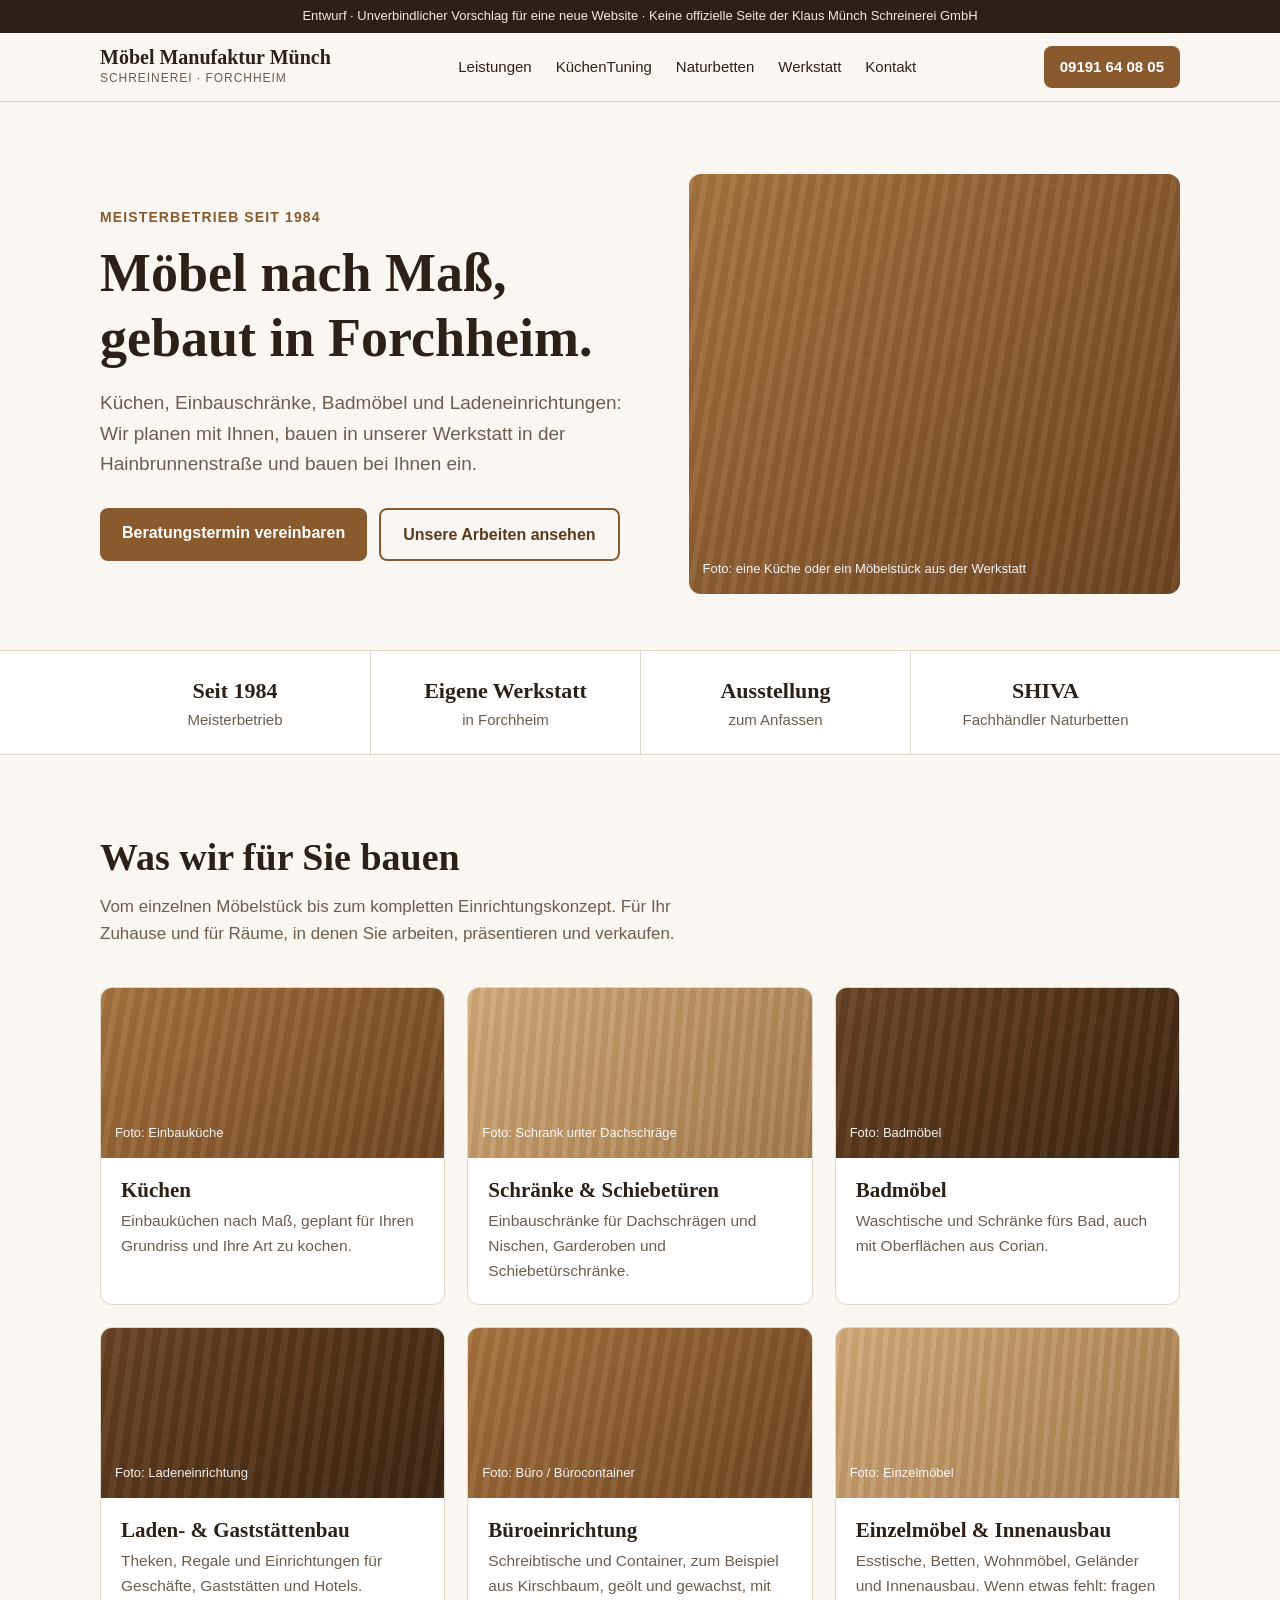
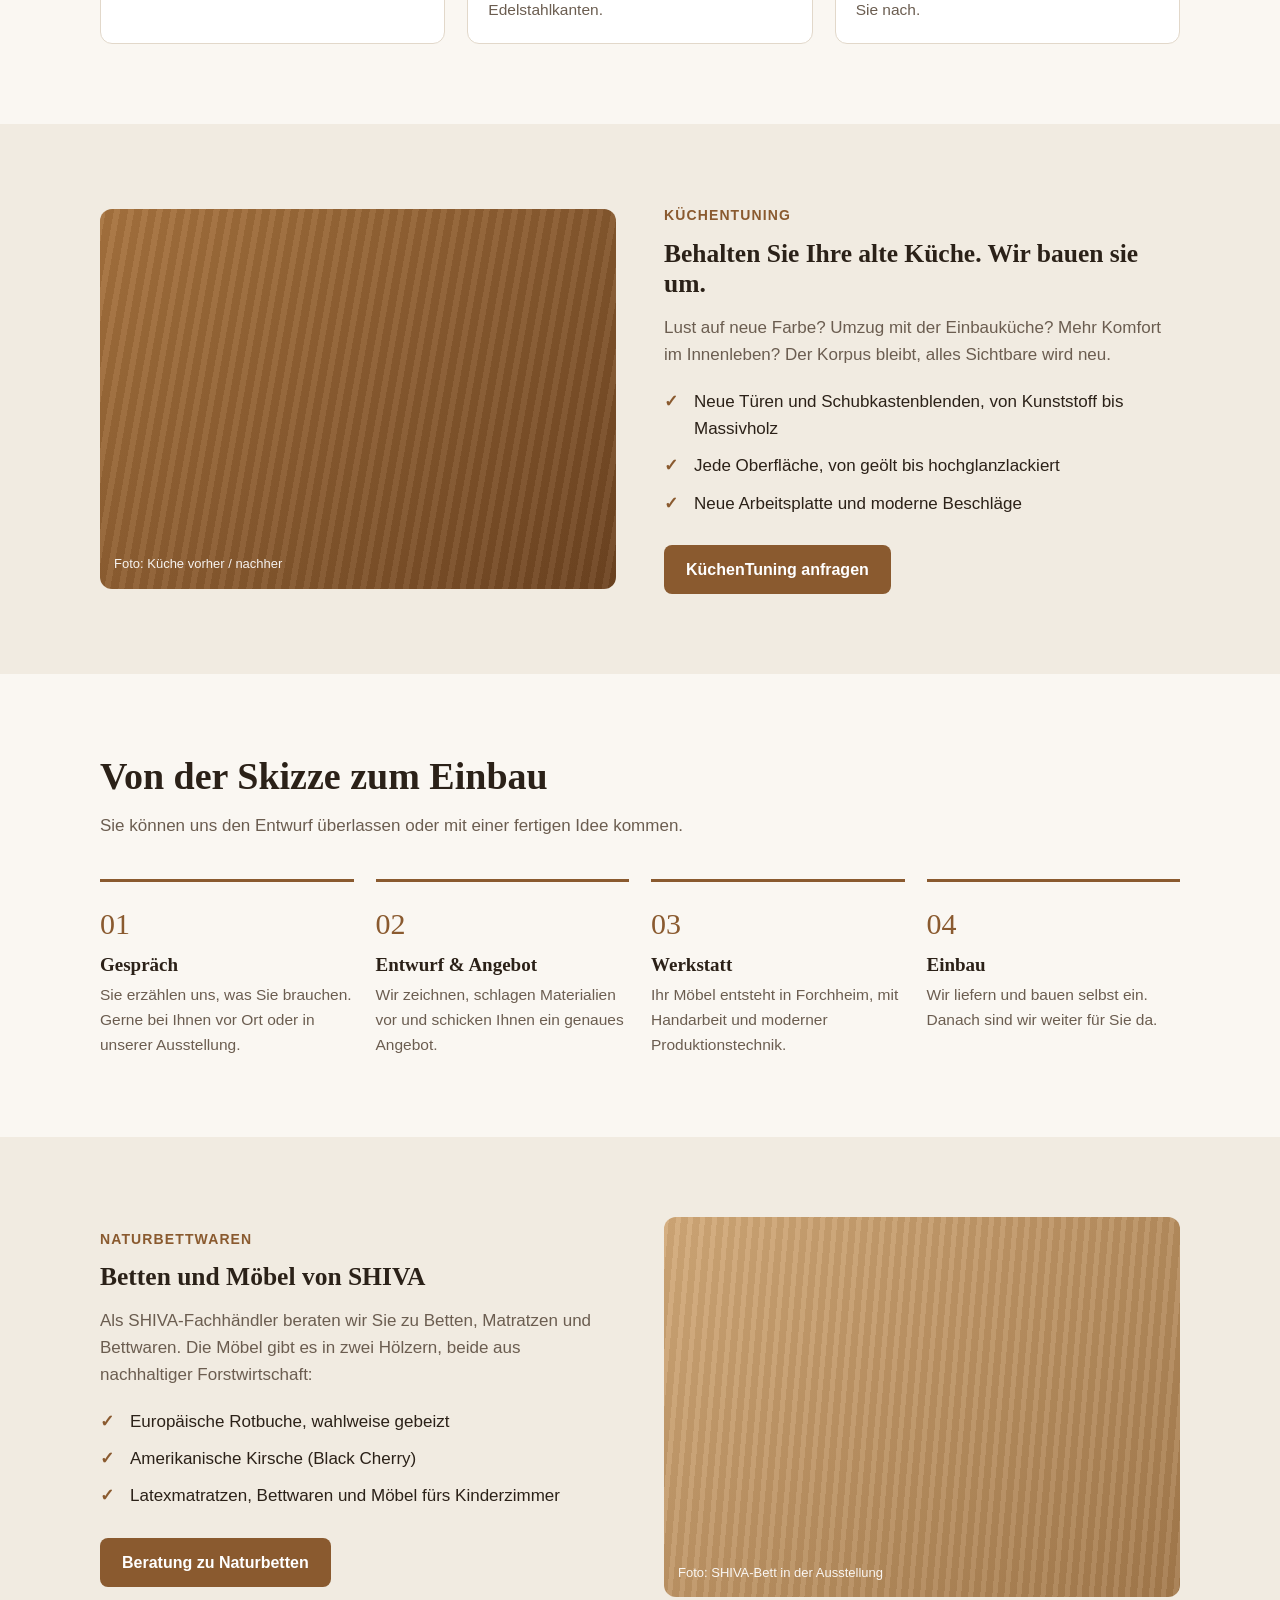
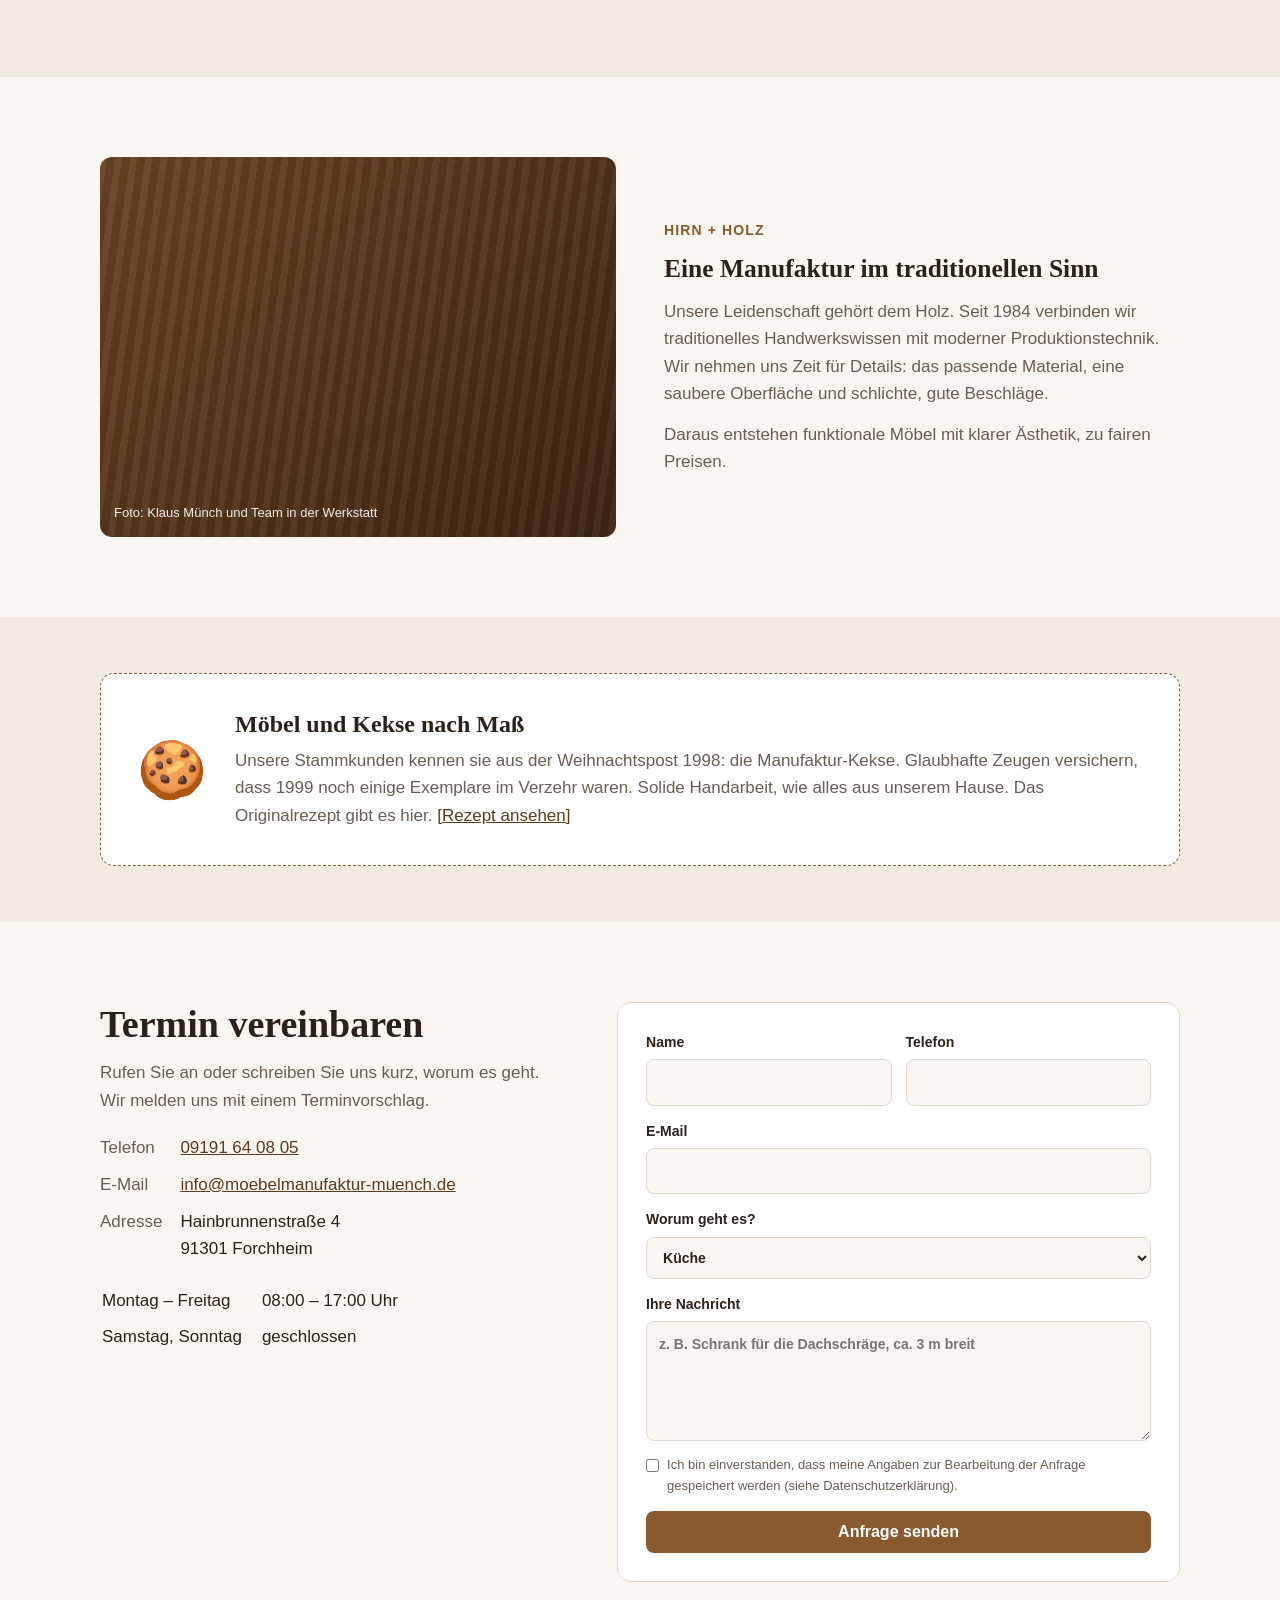
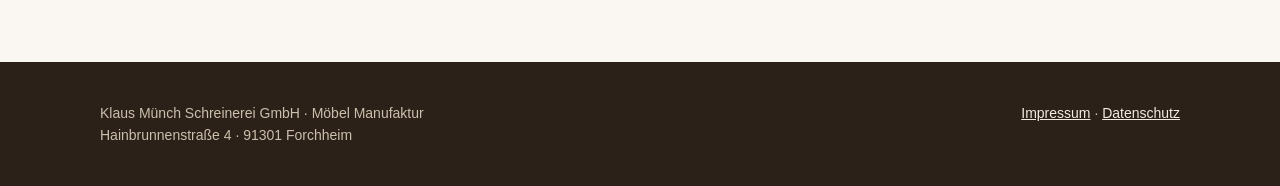
==== kunden/demos/muench/index.html @ 413f2e1b "Demo-Website für Möbel Manufaktur Münch (Entwurf) Co-Authored-By: Claude Opus 5.5 <noreply@anthropic" ====
<!doctype html>
<html lang="de">
<head>
<meta charset="utf-8">
<meta name="viewport" content="width=device-width, initial-scale=1">
<title>Möbel Manufaktur Münch – Schreinerei in Forchheim</title>
<meta name="description" content="Meisterbetrieb seit 1984: Möbel nach Maß, Küchen, KüchenTuning, Badmöbel und Ladeneinrichtungen aus unserer Werkstatt in Forchheim.">
<!-- ENTWURF: Demo-Website, keine offizielle Seite der Firma -->
<style>
  /* Farben: warme Holztöne */
  :root {
    --bg: #faf7f2;
    --bg-alt: #f1ebe1;
    --text: #2b2118;
    --muted: #6b5d50;
    --wood: #8a5a2f;
    --wood-dark: #5c3a1c;
    --line: #e2d8ca;
    --white: #ffffff;
  }
  * { box-sizing: border-box; margin: 0; padding: 0; }
  html { scroll-behavior: smooth; }
  body {
    font-family: -apple-system, "Segoe UI", Roboto, Helvetica, Arial, sans-serif;
    background: var(--bg); color: var(--text); line-height: 1.6; font-size: 17px;
  }
  h1, h2, h3 { font-family: Georgia, "Iowan Old Style", "Times New Roman", serif; font-weight: 600; line-height: 1.2; }
  a { color: var(--wood-dark); }
  .wrap { max-width: 1120px; margin: 0 auto; padding: 0 20px; }

  /* Hinweis-Leiste: zeigt, dass es ein Entwurf ist */
  .demo-note { background: #2b2118; color: #f1ebe1; font-size: 13px; text-align: center; padding: 6px 16px; }

  /* Kopfzeile */
  header { position: sticky; top: 0; z-index: 10; background: rgba(250,247,242,.95); backdrop-filter: blur(8px); border-bottom: 1px solid var(--line); }
  .nav { display: flex; align-items: center; justify-content: space-between; height: 68px; gap: 16px; }
  .logo { text-decoration: none; color: var(--text); line-height: 1.1; }
  .logo strong { font-family: Georgia, serif; font-size: 20px; display: block; }
  .logo span { font-size: 12px; color: var(--muted); letter-spacing: .08em; text-transform: uppercase; }
  .menu { display: flex; gap: 24px; list-style: none; }
  .menu a { text-decoration: none; color: var(--text); font-size: 15px; }
  .menu a:hover { color: var(--wood); }
  .btn { display: inline-block; background: var(--wood); color: var(--white); text-decoration: none; padding: 12px 22px; border-radius: 8px; font-weight: 600; font-size: 16px; border: 0; cursor: pointer; transition: background .2s; }
  .btn:hover { background: var(--wood-dark); }
  .btn-ghost { background: transparent; color: var(--wood-dark); border: 2px solid var(--wood); }
  .btn-ghost:hover { background: var(--wood); color: var(--white); }
  .nav .btn { padding: 9px 16px; font-size: 15px; white-space: nowrap; }

  /* Platzhalter für echte Fotos aus der Werkstatt */
  .photo {
    border-radius: 12px; min-height: 220px; display: flex; align-items: flex-end; padding: 14px;
    color: rgba(255,255,255,.92); font-size: 13px;
    background:
      repeating-linear-gradient(100deg, rgba(255,255,255,.05) 0 6px, rgba(0,0,0,.05) 6px 14px),
      linear-gradient(135deg, #a8743f, #6e4421);
  }
  .photo.light { background: repeating-linear-gradient(95deg, rgba(255,255,255,.08) 0 5px, rgba(0,0,0,.04) 5px 12px), linear-gradient(135deg, #d2a978, #a3794b); }
  .photo.dark  { background: repeating-linear-gradient(98deg, rgba(255,255,255,.04) 0 7px, rgba(0,0,0,.08) 7px 15px), linear-gradient(135deg, #6b4423, #3d2512); }

  /* Startbereich */
  .hero { padding: 72px 0 56px; }
  .hero-grid { display: grid; grid-template-columns: 1.1fr 1fr; gap: 48px; align-items: center; }
  .eyebrow { color: var(--wood); font-weight: 600; font-size: 14px; letter-spacing: .08em; text-transform: uppercase; margin-bottom: 12px; }
  .hero h1 { font-size: clamp(34px, 5vw, 54px); margin-bottom: 18px; }
  .hero p.lead { font-size: 19px; color: var(--muted); margin-bottom: 28px; max-width: 34em; }
  .actions { display: flex; flex-wrap: wrap; gap: 12px; }
  .hero .photo { min-height: 420px; }

  /* Fakten-Leiste */
  .facts { border-top: 1px solid var(--line); border-bottom: 1px solid var(--line); background: var(--white); }
  .facts ul { list-style: none; display: grid; grid-template-columns: repeat(4, 1fr); }
  .facts li { padding: 22px 16px; text-align: center; font-size: 15px; color: var(--muted); }
  .facts li + li { border-left: 1px solid var(--line); }
  .facts b { display: block; font-family: Georgia, serif; font-size: 22px; color: var(--text); }

  section { padding: 80px 0; }
  .section-head { max-width: 640px; margin-bottom: 40px; }
  .section-head h2 { font-size: clamp(28px, 3.5vw, 38px); margin-bottom: 12px; }
  .section-head p { color: var(--muted); }
  .alt { background: var(--bg-alt); }

  /* Leistungen */
  .cards { display: grid; grid-template-columns: repeat(3, 1fr); gap: 22px; }
  .card { background: var(--white); border: 1px solid var(--line); border-radius: 12px; overflow: hidden; }
  .card .photo { border-radius: 0; min-height: 170px; }
  .card div.txt { padding: 20px; }
  .card h3 { font-size: 21px; margin-bottom: 6px; }
  .card p { color: var(--muted); font-size: 15.5px; }

  /* Zweispaltige Abschnitte */
  .split { display: grid; grid-template-columns: 1fr 1fr; gap: 48px; align-items: center; }
  .split .photo { min-height: 380px; }
  .checks { list-style: none; margin: 20px 0 28px; }
  .checks li { padding-left: 30px; position: relative; margin-bottom: 10px; }
  .checks li::before { content: "✓"; position: absolute; left: 0; color: var(--wood); font-weight: 700; }

  /* Ablauf */
  .steps { display: grid; grid-template-columns: repeat(4, 1fr); gap: 22px; counter-reset: step; }
  .step { border-top: 3px solid var(--wood); padding-top: 18px; }
  .step::before { counter-increment: step; content: "0" counter(step); font-family: Georgia, serif; font-size: 30px; color: var(--wood); display: block; margin-bottom: 6px; }
  .step h3 { font-size: 19px; margin-bottom: 6px; }
  .step p { color: var(--muted); font-size: 15.5px; }

  /* Kekse */
  .cookie { background: var(--white); border: 1px dashed var(--wood); border-radius: 14px; padding: 36px; display: grid; grid-template-columns: auto 1fr; gap: 28px; align-items: center; }
  .cookie .icon { font-size: 56px; }
  .cookie h3 { font-size: 24px; margin-bottom: 8px; }
  .cookie p { color: var(--muted); }

  /* Kontakt */
  .contact { display: grid; grid-template-columns: 1fr 1.2fr; gap: 48px; }
  .contact dl { display: grid; grid-template-columns: auto 1fr; gap: 10px 18px; margin: 20px 0; }
  .contact dt { color: var(--muted); }
  .hours td { padding: 3px 18px 3px 0; }
  form { background: var(--white); border: 1px solid var(--line); border-radius: 14px; padding: 28px; display: grid; gap: 14px; }
  label { font-size: 14px; font-weight: 600; display: grid; gap: 6px; }
  input, select, textarea { font: inherit; padding: 11px 12px; border: 1px solid var(--line); border-radius: 8px; background: var(--bg); color: var(--text); }
  textarea { min-height: 120px; resize: vertical; }
  .row { display: grid; grid-template-columns: 1fr 1fr; gap: 14px; }
  .small { font-size: 13px; color: var(--muted); }

  footer { background: #2b2118; color: #cdbfae; padding: 40px 0; font-size: 14px; }
  footer .wrap { display: flex; flex-wrap: wrap; justify-content: space-between; gap: 16px; }
  footer a { color: #f1ebe1; }

  /* Mobile Telefon-Leiste */
  .callbar { display: none; }

  /* Handy und Tablet */
  @media (max-width: 900px) {
    .menu { display: none; }
    .hero { padding: 40px 0; }
    .hero-grid, .split, .contact { grid-template-columns: 1fr; gap: 28px; }
    .hero .photo { min-height: 200px; }
    .split .photo { min-height: 240px; }
    .cards { grid-template-columns: 1fr 1fr; }
    .steps { grid-template-columns: 1fr 1fr; }
    .facts ul { grid-template-columns: 1fr 1fr; }
    .facts li:nth-child(3) { border-left: 0; }
    .facts li:nth-child(n+3) { border-top: 1px solid var(--line); }
    section { padding: 56px 0; }
  }
  @media (max-width: 600px) {
    body { font-size: 16px; padding-bottom: 64px; }
    .wrap { padding: 0 16px; }
    .demo-note { font-size: 11px; }
    .nav .btn { display: none; }
    .cards, .steps, .row { grid-template-columns: 1fr; }
    .cookie { grid-template-columns: 1fr; padding: 24px; text-align: center; }
    .callbar { display: flex; position: fixed; bottom: 0; left: 0; right: 0; z-index: 20; }
    .callbar a { flex: 1; text-align: center; padding: 16px; font-weight: 600; text-decoration: none; color: #fff; background: var(--wood); }
    .callbar a + a { background: var(--wood-dark); }
  }
</style>
</head>
<body>

<div class="demo-note">Entwurf · Unverbindlicher Vorschlag für eine neue Website · Keine offizielle Seite der Klaus Münch Schreinerei GmbH</div>

<header>
  <div class="wrap nav">
    <a class="logo" href="#top"><strong>Möbel Manufaktur Münch</strong><span>Schreinerei · Forchheim</span></a>
    <ul class="menu">
      <li><a href="#leistungen">Leistungen</a></li>
      <li><a href="#kuechentuning">KüchenTuning</a></li>
      <li><a href="#naturbetten">Naturbetten</a></li>
      <li><a href="#werkstatt">Werkstatt</a></li>
      <li><a href="#kontakt">Kontakt</a></li>
    </ul>
    <a class="btn" href="tel:+499191640805">09191 64 08 05</a>
  </div>
</header>

<main id="top">

  <!-- Startbereich -->
  <section class="hero">
    <div class="wrap hero-grid">
      <div>
        <p class="eyebrow">Meisterbetrieb seit 1984</p>
        <h1>Möbel nach Maß, gebaut in Forchheim.</h1>
        <p class="lead">Küchen, Einbauschränke, Badmöbel und Ladeneinrichtungen: Wir planen mit Ihnen, bauen in unserer Werkstatt in der Hainbrunnenstraße und bauen bei Ihnen ein.</p>
        <div class="actions">
          <a class="btn" href="#kontakt">Beratungstermin vereinbaren</a>
          <a class="btn btn-ghost" href="#leistungen">Unsere Arbeiten ansehen</a>
        </div>
      </div>
      <div class="photo">Foto: eine Küche oder ein Möbelstück aus der Werkstatt</div>
    </div>
  </section>

  <!-- Fakten -->
  <div class="facts">
    <ul class="wrap">
      <li><b>Seit 1984</b>Meisterbetrieb</li>
      <li><b>Eigene Werkstatt</b>in Forchheim</li>
      <li><b>Ausstellung</b>zum Anfassen</li>
      <li><b>SHIVA</b>Fachhändler Naturbetten</li>
    </ul>
  </div>

  <!-- Leistungen -->
  <section id="leistungen">
    <div class="wrap">
      <div class="section-head">
        <h2>Was wir für Sie bauen</h2>
        <p>Vom einzelnen Möbelstück bis zum kompletten Einrichtungskonzept. Für Ihr Zuhause und für Räume, in denen Sie arbeiten, präsentieren und verkaufen.</p>
      </div>
      <div class="cards">
        <article class="card"><div class="photo">Foto: Einbauküche</div><div class="txt"><h3>Küchen</h3><p>Einbauküchen nach Maß, geplant für Ihren Grundriss und Ihre Art zu kochen.</p></div></article>
        <article class="card"><div class="photo light">Foto: Schrank unter Dachschräge</div><div class="txt"><h3>Schränke &amp; Schiebetüren</h3><p>Einbauschränke für Dachschrägen und Nischen, Garderoben und Schiebetürschränke.</p></div></article>
        <article class="card"><div class="photo dark">Foto: Badmöbel</div><div class="txt"><h3>Badmöbel</h3><p>Waschtische und Schränke fürs Bad, auch mit Oberflächen aus Corian.</p></div></article>
        <article class="card"><div class="photo dark">Foto: Ladeneinrichtung</div><div class="txt"><h3>Laden- &amp; Gaststättenbau</h3><p>Theken, Regale und Einrichtungen für Geschäfte, Gaststätten und Hotels.</p></div></article>
        <article class="card"><div class="photo">Foto: Büro / Bürocontainer</div><div class="txt"><h3>Büroeinrichtung</h3><p>Schreibtische und Container, zum Beispiel aus Kirschbaum, geölt und gewachst, mit Edelstahlkanten.</p></div></article>
        <article class="card"><div class="photo light">Foto: Einzelmöbel</div><div class="txt"><h3>Einzelmöbel &amp; Innenausbau</h3><p>Esstische, Betten, Wohnmöbel, Geländer und Innenausbau. Wenn etwas fehlt: fragen Sie nach.</p></div></article>
      </div>
    </div>
  </section>

  <!-- KüchenTuning -->
  <section id="kuechentuning" class="alt">
    <div class="wrap split">
      <div class="photo">Foto: Küche vorher / nachher</div>
      <div>
        <p class="eyebrow">KüchenTuning</p>
        <h2>Behalten Sie Ihre alte Küche. Wir bauen sie um.</h2>
        <p style="margin-top:14px;color:var(--muted)">Lust auf neue Farbe? Umzug mit der Einbauküche? Mehr Komfort im Innenleben? Der Korpus bleibt, alles Sichtbare wird neu.</p>
        <ul class="checks">
          <li>Neue Türen und Schubkastenblenden, von Kunststoff bis Massivholz</li>
          <li>Jede Oberfläche, von geölt bis hochglanzlackiert</li>
          <li>Neue Arbeitsplatte und moderne Beschläge</li>
        </ul>
        <a class="btn" href="#kontakt">KüchenTuning anfragen</a>
      </div>
    </div>
  </section>

  <!-- Ablauf -->
  <section>
    <div class="wrap">
      <div class="section-head">
        <h2>Von der Skizze zum Einbau</h2>
        <p>Sie können uns den Entwurf überlassen oder mit einer fertigen Idee kommen.</p>
      </div>
      <div class="steps">
        <div class="step"><h3>Gespräch</h3><p>Sie erzählen uns, was Sie brauchen. Gerne bei Ihnen vor Ort oder in unserer Ausstellung.</p></div>
        <div class="step"><h3>Entwurf &amp; Angebot</h3><p>Wir zeichnen, schlagen Materialien vor und schicken Ihnen ein genaues Angebot.</p></div>
        <div class="step"><h3>Werkstatt</h3><p>Ihr Möbel entsteht in Forchheim, mit Handarbeit und moderner Produktionstechnik.</p></div>
        <div class="step"><h3>Einbau</h3><p>Wir liefern und bauen selbst ein. Danach sind wir weiter für Sie da.</p></div>
      </div>
    </div>
  </section>

  <!-- Naturbetten -->
  <section id="naturbetten" class="alt">
    <div class="wrap split">
      <div>
        <p class="eyebrow">Naturbettwaren</p>
        <h2>Betten und Möbel von SHIVA</h2>
        <p style="margin-top:14px;color:var(--muted)">Als SHIVA-Fachhändler beraten wir Sie zu Betten, Matratzen und Bettwaren. Die Möbel gibt es in zwei Hölzern, beide aus nachhaltiger Forstwirtschaft:</p>
        <ul class="checks">
          <li>Europäische Rotbuche, wahlweise gebeizt</li>
          <li>Amerikanische Kirsche (Black Cherry)</li>
          <li>Latexmatratzen, Bettwaren und Möbel fürs Kinderzimmer</li>
        </ul>
        <a class="btn" href="#kontakt">Beratung zu Naturbetten</a>
      </div>
      <div class="photo light">Foto: SHIVA-Bett in der Ausstellung</div>
    </div>
  </section>

  <!-- Werkstatt / Über uns -->
  <section id="werkstatt">
    <div class="wrap split">
      <div class="photo dark">Foto: Klaus Münch und Team in der Werkstatt</div>
      <div>
        <p class="eyebrow">Hirn + Holz</p>
        <h2>Eine Manufaktur im traditionellen Sinn</h2>
        <p style="margin-top:14px;color:var(--muted)">Unsere Leidenschaft gehört dem Holz. Seit 1984 verbinden wir traditionelles Handwerkswissen mit moderner Produktionstechnik. Wir nehmen uns Zeit für Details: das passende Material, eine saubere Oberfläche und schlichte, gute Beschläge.</p>
        <p style="margin-top:14px;color:var(--muted)">Daraus entstehen funktionale Möbel mit klarer Ästhetik, zu fairen Preisen.</p>
      </div>
    </div>
  </section>

  <!-- Kekse: die alte Geschichte bleibt erhalten -->
  <section class="alt" style="padding-top:56px;padding-bottom:56px">
    <div class="wrap">
      <div class="cookie">
        <div class="icon">🍪</div>
        <div>
          <h3>Möbel und Kekse nach Maß</h3>
          <p>Unsere Stammkunden kennen sie aus der Weihnachtspost 1998: die Manufaktur-Kekse. Glaubhafte Zeugen versichern, dass 1999 noch einige Exemplare im Verzehr waren. Solide Handarbeit, wie alles aus unserem Hause. Das Originalrezept gibt es hier. <a href="#">[Rezept ansehen]</a></p>
        </div>
      </div>
    </div>
  </section>

  <!-- Kontakt -->
  <section id="kontakt">
    <div class="wrap contact">
      <div>
        <div class="section-head" style="margin-bottom:0">
          <h2>Termin vereinbaren</h2>
          <p>Rufen Sie an oder schreiben Sie uns kurz, worum es geht. Wir melden uns mit einem Terminvorschlag.</p>
        </div>
        <dl>
          <dt>Telefon</dt><dd><a href="tel:+499191640805">09191 64 08 05</a></dd>
          <dt>E-Mail</dt><dd><a href="mailto:info@moebelmanufaktur-muench.de">info@moebelmanufaktur-muench.de</a></dd>
          <dt>Adresse</dt><dd>Hainbrunnenstraße 4<br>91301 Forchheim</dd>
        </dl>
        <table class="hours">
          <tr><td>Montag – Freitag</td><td>08:00 – 17:00 Uhr</td></tr>
          <tr><td>Samstag, Sonntag</td><td>geschlossen</td></tr>
        </table>
      </div>
      <form onsubmit="event.preventDefault(); alert('Dies ist ein Entwurf. Das Formular wird erst auf der echten Website aktiviert.');">
        <div class="row">
          <label>Name<input name="name" required autocomplete="name"></label>
          <label>Telefon<input name="tel" type="tel" autocomplete="tel"></label>
        </div>
        <label>E-Mail<input name="email" type="email" required autocomplete="email"></label>
        <label>Worum geht es?
          <select name="thema">
            <option>Küche</option><option>KüchenTuning</option><option>Schrank / Einbaumöbel</option>
            <option>Badmöbel</option><option>Laden, Büro, Gaststätte</option><option>Naturbetten (SHIVA)</option><option>Etwas anderes</option>
          </select>
        </label>
        <label>Ihre Nachricht<textarea name="nachricht" placeholder="z. B. Schrank für die Dachschräge, ca. 3 m breit"></textarea></label>
        <label style="font-weight:400;display:flex;gap:8px;align-items:flex-start"><input type="checkbox" required style="margin-top:4px"> <span class="small">Ich bin einverstanden, dass meine Angaben zur Bearbeitung der Anfrage gespeichert werden (siehe Datenschutzerklärung).</span></label>
        <button class="btn" type="submit">Anfrage senden</button>
      </form>
    </div>
  </section>

</main>

<footer>
  <div class="wrap">
    <div>Klaus Münch Schreinerei GmbH · Möbel Manufaktur<br>Hainbrunnenstraße 4 · 91301 Forchheim</div>
    <div><a href="#">Impressum</a> · <a href="#">Datenschutz</a></div>
  </div>
</footer>

<div class="callbar">
  <a href="tel:+499191640805">Anrufen</a>
  <a href="#kontakt">Termin anfragen</a>
</div>

</body>
</html>
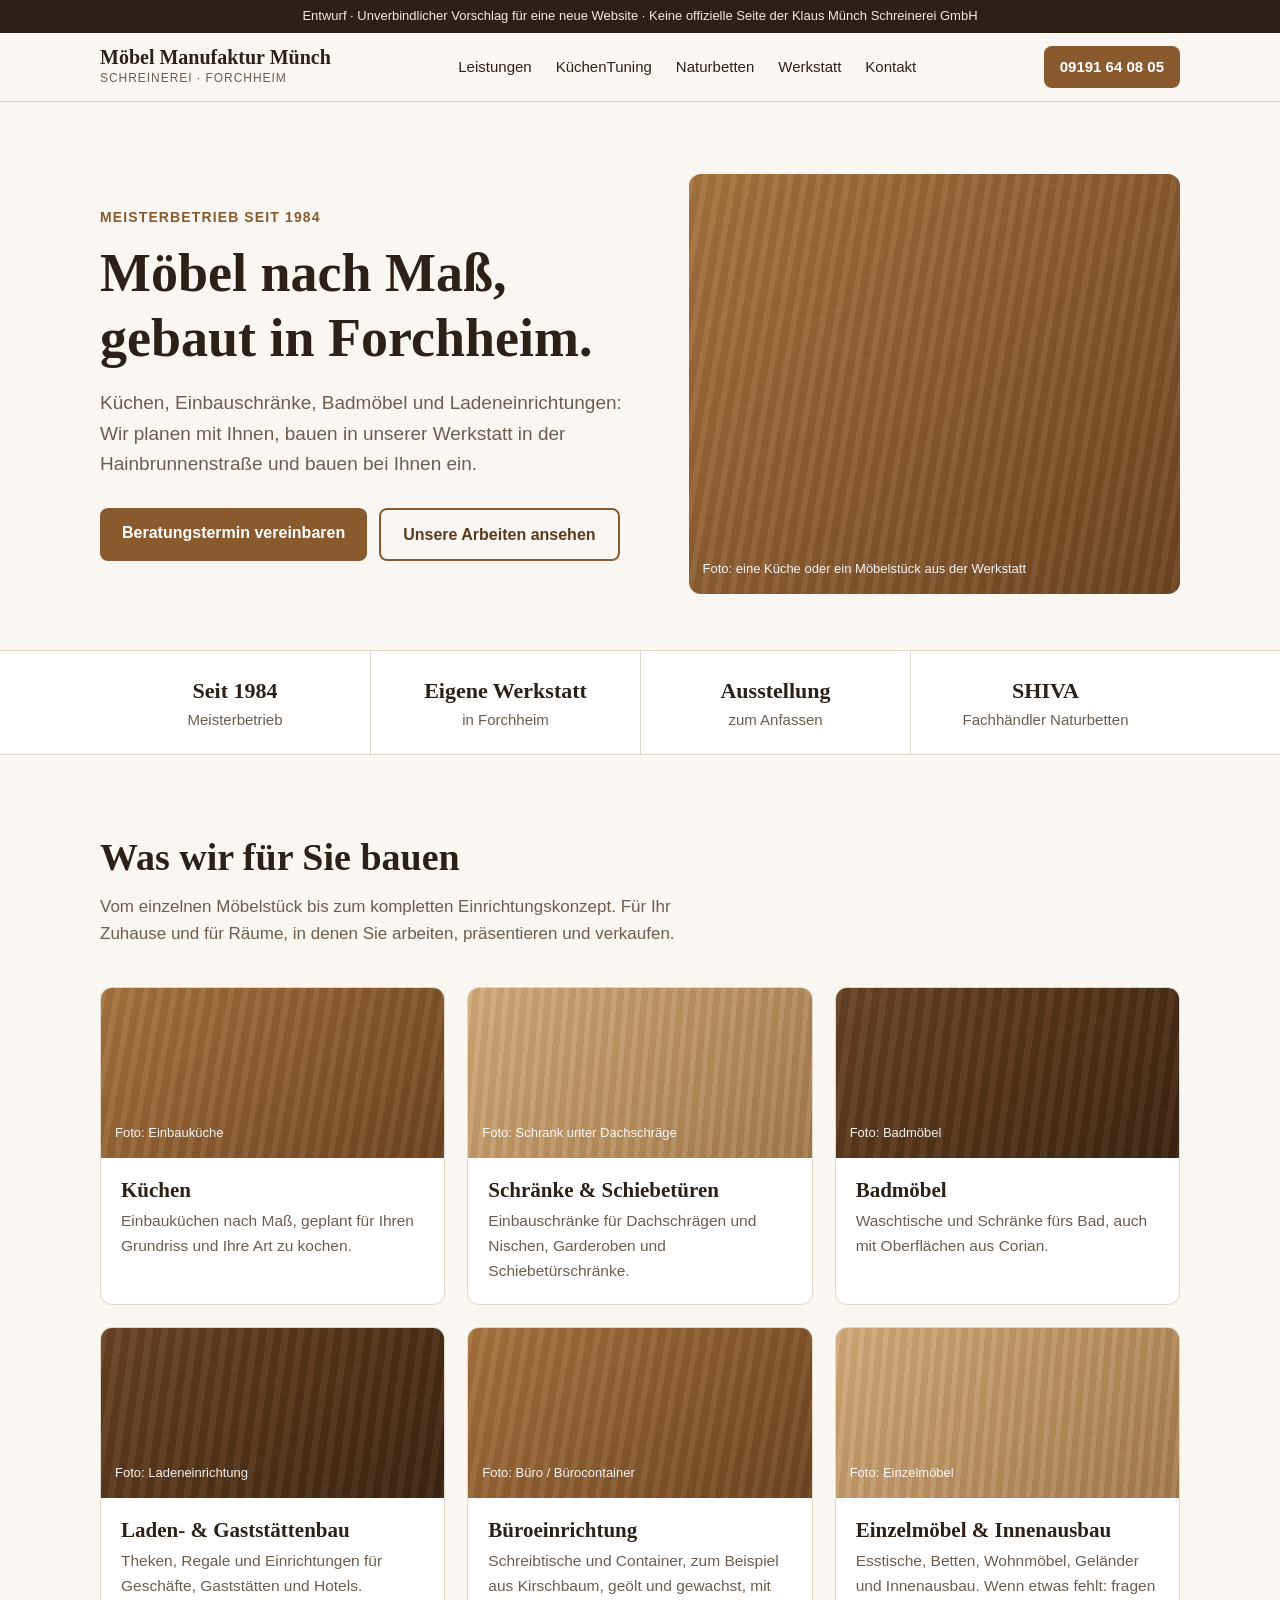
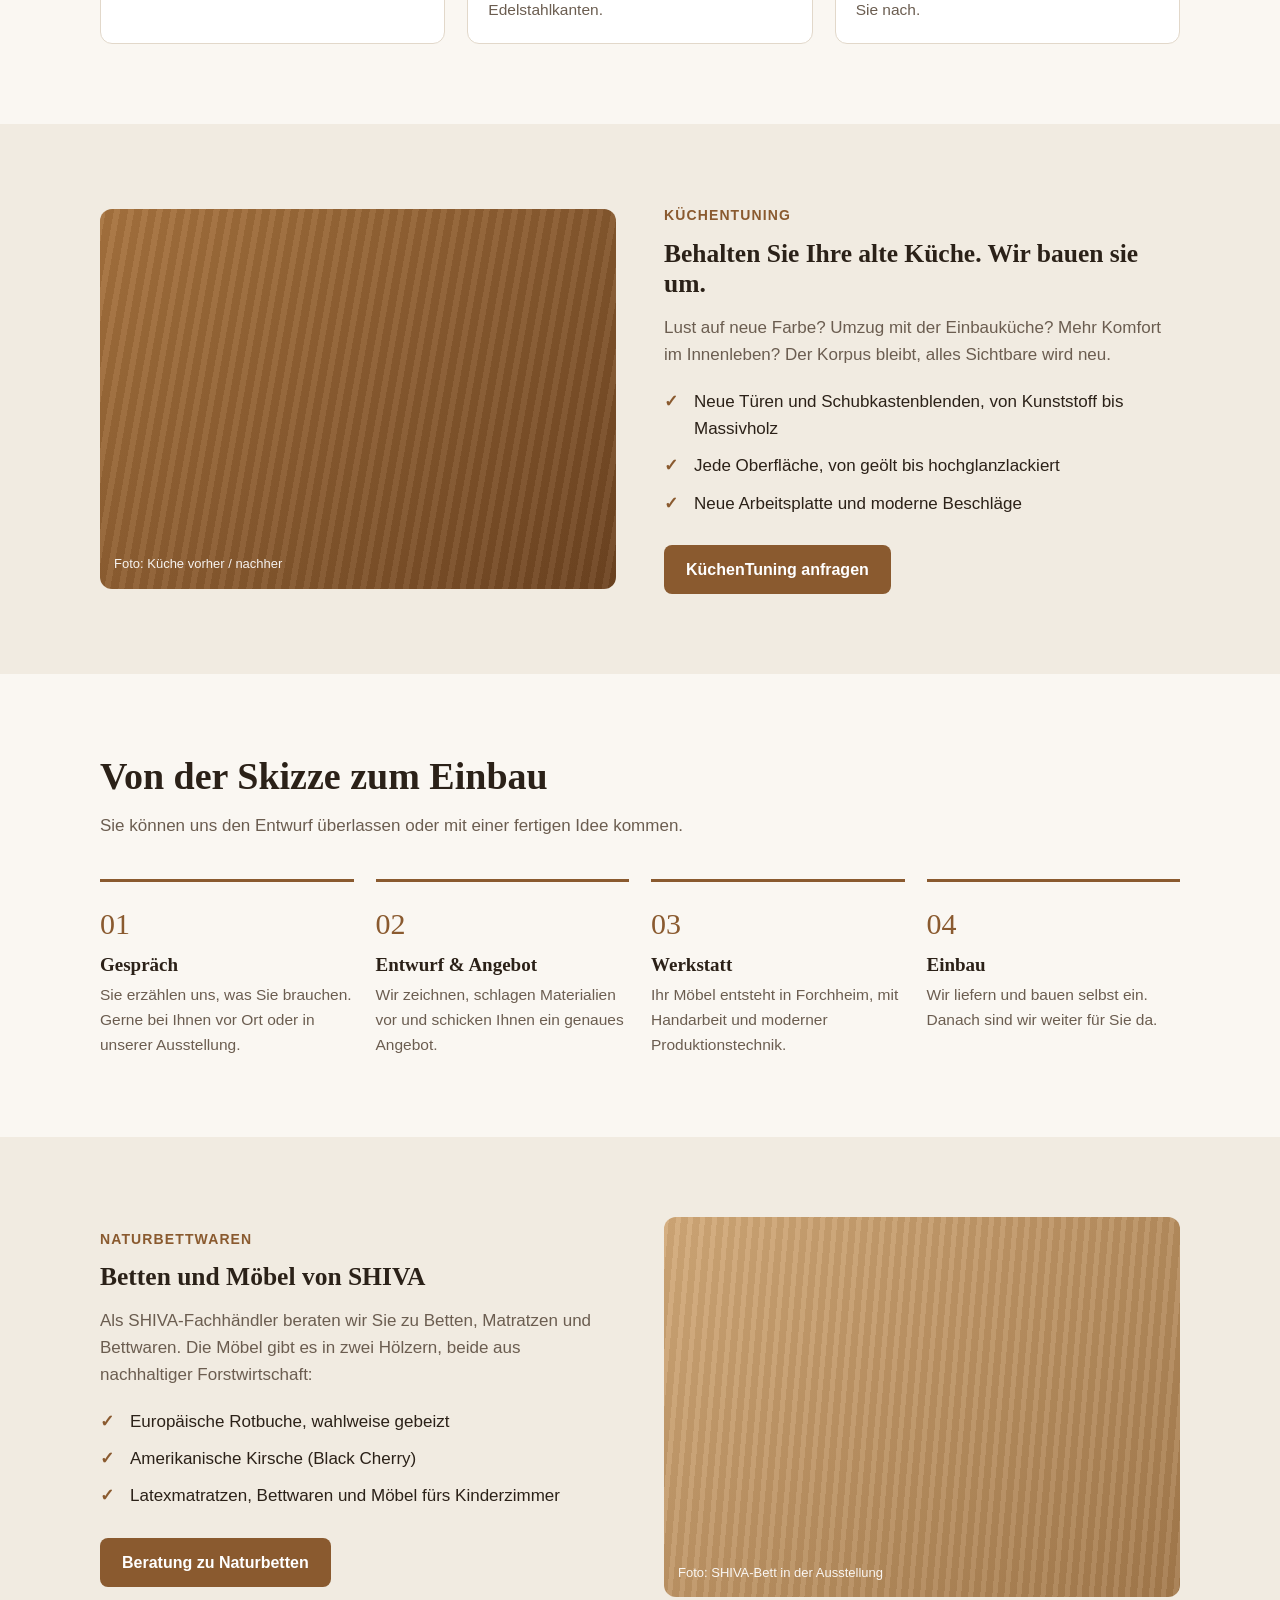
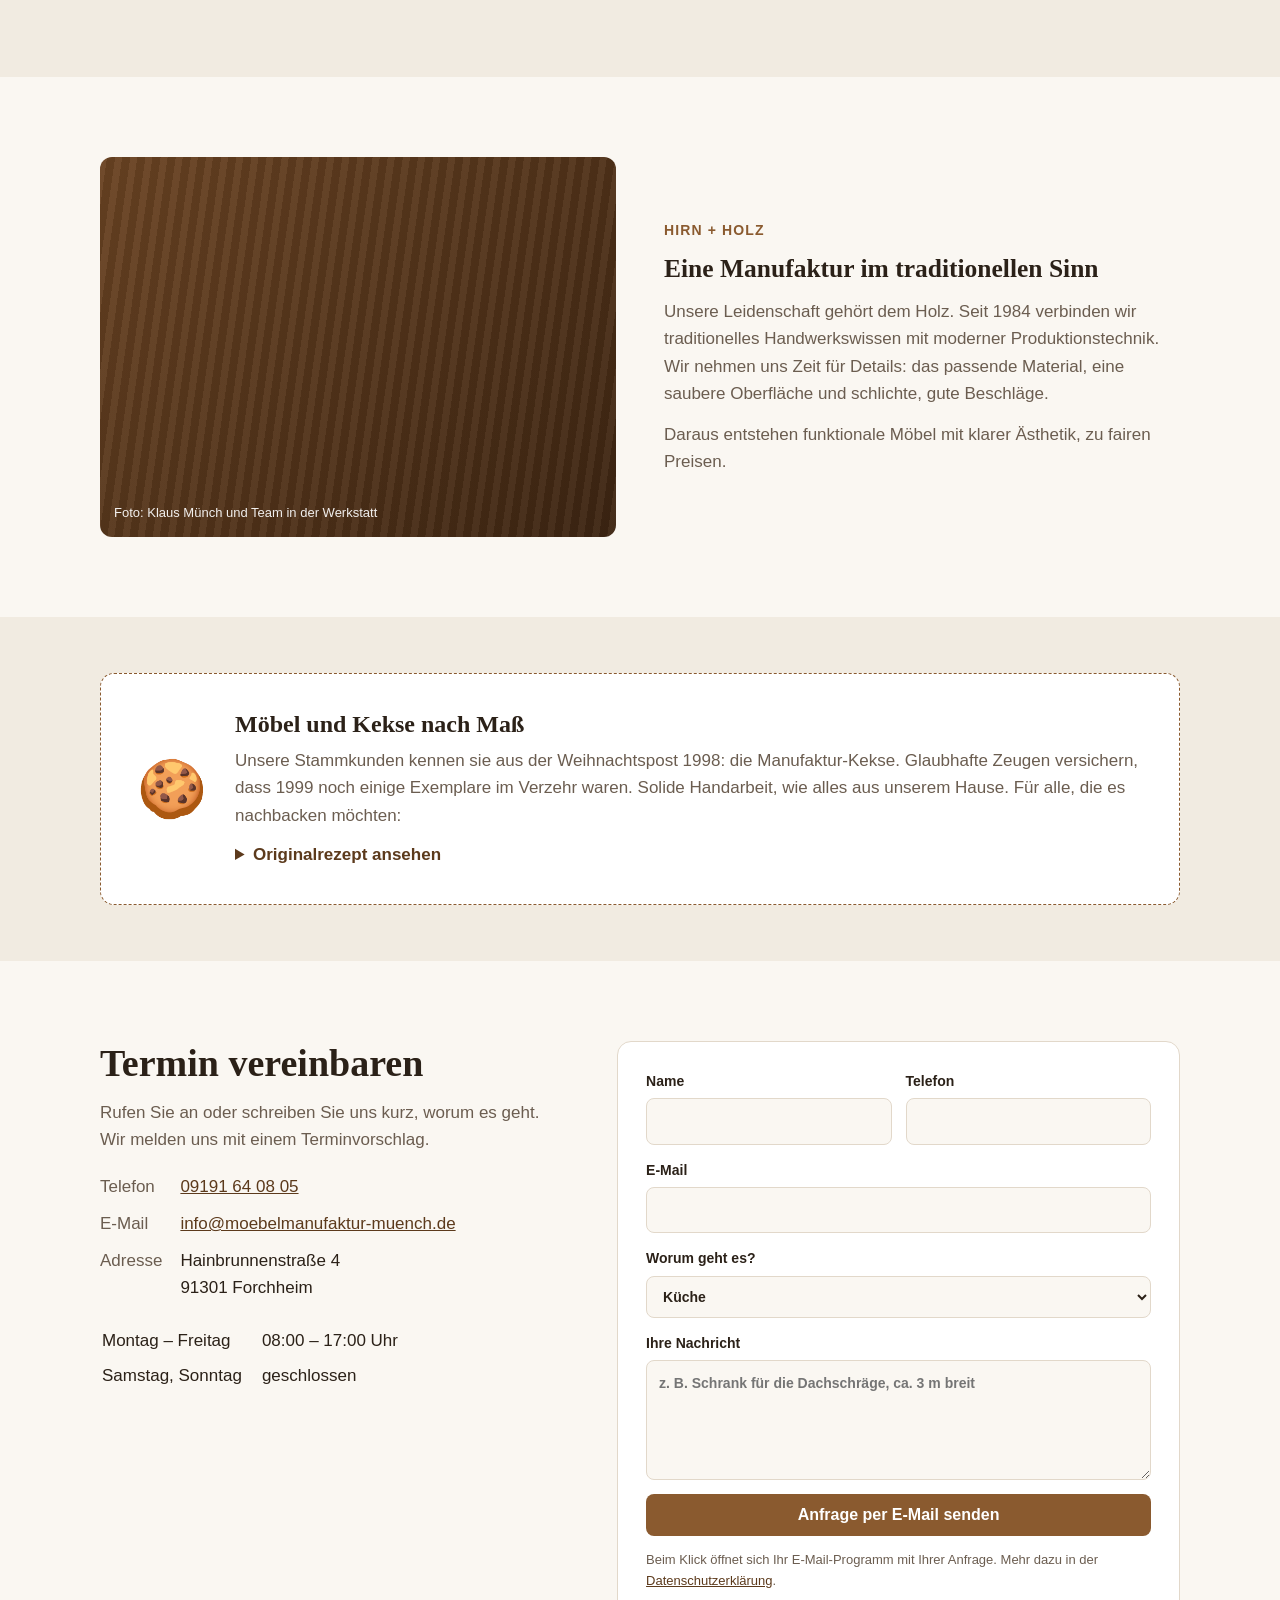
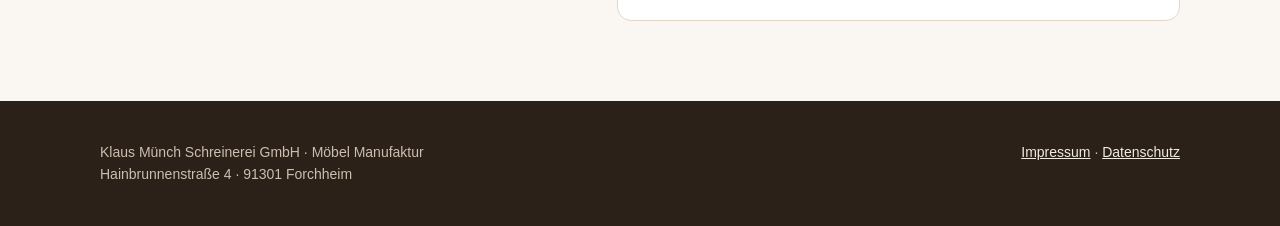
==== commit e1a901aa: "Münch-Website: Handy-Menü, Formular, Impressum, Datenschutz, SEO Co-Authored-By: Claude Opus 5.5 <no" ====
--- a/kunden/demos/muench/index.html
+++ b/kunden/demos/muench/index.html
@@ -6,152 +6,38 @@
 <title>Möbel Manufaktur Münch – Schreinerei in Forchheim</title>
 <meta name="description" content="Meisterbetrieb seit 1984: Möbel nach Maß, Küchen, KüchenTuning, Badmöbel und Ladeneinrichtungen aus unserer Werkstatt in Forchheim.">
 <!-- ENTWURF: Demo-Website, keine offizielle Seite der Firma -->
-<style>
-  /* Farben: warme Holztöne */
-  :root {
-    --bg: #faf7f2;
-    --bg-alt: #f1ebe1;
-    --text: #2b2118;
-    --muted: #6b5d50;
-    --wood: #8a5a2f;
-    --wood-dark: #5c3a1c;
-    --line: #e2d8ca;
-    --white: #ffffff;
-  }
-  * { box-sizing: border-box; margin: 0; padding: 0; }
-  html { scroll-behavior: smooth; }
-  body {
-    font-family: -apple-system, "Segoe UI", Roboto, Helvetica, Arial, sans-serif;
-    background: var(--bg); color: var(--text); line-height: 1.6; font-size: 17px;
-  }
-  h1, h2, h3 { font-family: Georgia, "Iowan Old Style", "Times New Roman", serif; font-weight: 600; line-height: 1.2; }
-  a { color: var(--wood-dark); }
-  .wrap { max-width: 1120px; margin: 0 auto; padding: 0 20px; }
-
-  /* Hinweis-Leiste: zeigt, dass es ein Entwurf ist */
-  .demo-note { background: #2b2118; color: #f1ebe1; font-size: 13px; text-align: center; padding: 6px 16px; }
-
-  /* Kopfzeile */
-  header { position: sticky; top: 0; z-index: 10; background: rgba(250,247,242,.95); backdrop-filter: blur(8px); border-bottom: 1px solid var(--line); }
-  .nav { display: flex; align-items: center; justify-content: space-between; height: 68px; gap: 16px; }
-  .logo { text-decoration: none; color: var(--text); line-height: 1.1; }
-  .logo strong { font-family: Georgia, serif; font-size: 20px; display: block; }
-  .logo span { font-size: 12px; color: var(--muted); letter-spacing: .08em; text-transform: uppercase; }
-  .menu { display: flex; gap: 24px; list-style: none; }
-  .menu a { text-decoration: none; color: var(--text); font-size: 15px; }
-  .menu a:hover { color: var(--wood); }
-  .btn { display: inline-block; background: var(--wood); color: var(--white); text-decoration: none; padding: 12px 22px; border-radius: 8px; font-weight: 600; font-size: 16px; border: 0; cursor: pointer; transition: background .2s; }
-  .btn:hover { background: var(--wood-dark); }
-  .btn-ghost { background: transparent; color: var(--wood-dark); border: 2px solid var(--wood); }
-  .btn-ghost:hover { background: var(--wood); color: var(--white); }
-  .nav .btn { padding: 9px 16px; font-size: 15px; white-space: nowrap; }
-
-  /* Platzhalter für echte Fotos aus der Werkstatt */
-  .photo {
-    border-radius: 12px; min-height: 220px; display: flex; align-items: flex-end; padding: 14px;
-    color: rgba(255,255,255,.92); font-size: 13px;
-    background:
-      repeating-linear-gradient(100deg, rgba(255,255,255,.05) 0 6px, rgba(0,0,0,.05) 6px 14px),
-      linear-gradient(135deg, #a8743f, #6e4421);
-  }
-  .photo.light { background: repeating-linear-gradient(95deg, rgba(255,255,255,.08) 0 5px, rgba(0,0,0,.04) 5px 12px), linear-gradient(135deg, #d2a978, #a3794b); }
-  .photo.dark  { background: repeating-linear-gradient(98deg, rgba(255,255,255,.04) 0 7px, rgba(0,0,0,.08) 7px 15px), linear-gradient(135deg, #6b4423, #3d2512); }
-
-  /* Startbereich */
-  .hero { padding: 72px 0 56px; }
-  .hero-grid { display: grid; grid-template-columns: 1.1fr 1fr; gap: 48px; align-items: center; }
-  .eyebrow { color: var(--wood); font-weight: 600; font-size: 14px; letter-spacing: .08em; text-transform: uppercase; margin-bottom: 12px; }
-  .hero h1 { font-size: clamp(34px, 5vw, 54px); margin-bottom: 18px; }
-  .hero p.lead { font-size: 19px; color: var(--muted); margin-bottom: 28px; max-width: 34em; }
-  .actions { display: flex; flex-wrap: wrap; gap: 12px; }
-  .hero .photo { min-height: 420px; }
-
-  /* Fakten-Leiste */
-  .facts { border-top: 1px solid var(--line); border-bottom: 1px solid var(--line); background: var(--white); }
-  .facts ul { list-style: none; display: grid; grid-template-columns: repeat(4, 1fr); }
-  .facts li { padding: 22px 16px; text-align: center; font-size: 15px; color: var(--muted); }
-  .facts li + li { border-left: 1px solid var(--line); }
-  .facts b { display: block; font-family: Georgia, serif; font-size: 22px; color: var(--text); }
-
-  section { padding: 80px 0; }
-  .section-head { max-width: 640px; margin-bottom: 40px; }
-  .section-head h2 { font-size: clamp(28px, 3.5vw, 38px); margin-bottom: 12px; }
-  .section-head p { color: var(--muted); }
-  .alt { background: var(--bg-alt); }
-
-  /* Leistungen */
-  .cards { display: grid; grid-template-columns: repeat(3, 1fr); gap: 22px; }
-  .card { background: var(--white); border: 1px solid var(--line); border-radius: 12px; overflow: hidden; }
-  .card .photo { border-radius: 0; min-height: 170px; }
-  .card div.txt { padding: 20px; }
-  .card h3 { font-size: 21px; margin-bottom: 6px; }
-  .card p { color: var(--muted); font-size: 15.5px; }
-
-  /* Zweispaltige Abschnitte */
-  .split { display: grid; grid-template-columns: 1fr 1fr; gap: 48px; align-items: center; }
-  .split .photo { min-height: 380px; }
-  .checks { list-style: none; margin: 20px 0 28px; }
-  .checks li { padding-left: 30px; position: relative; margin-bottom: 10px; }
-  .checks li::before { content: "✓"; position: absolute; left: 0; color: var(--wood); font-weight: 700; }
-
-  /* Ablauf */
-  .steps { display: grid; grid-template-columns: repeat(4, 1fr); gap: 22px; counter-reset: step; }
-  .step { border-top: 3px solid var(--wood); padding-top: 18px; }
-  .step::before { counter-increment: step; content: "0" counter(step); font-family: Georgia, serif; font-size: 30px; color: var(--wood); display: block; margin-bottom: 6px; }
-  .step h3 { font-size: 19px; margin-bottom: 6px; }
-  .step p { color: var(--muted); font-size: 15.5px; }
-
-  /* Kekse */
-  .cookie { background: var(--white); border: 1px dashed var(--wood); border-radius: 14px; padding: 36px; display: grid; grid-template-columns: auto 1fr; gap: 28px; align-items: center; }
-  .cookie .icon { font-size: 56px; }
-  .cookie h3 { font-size: 24px; margin-bottom: 8px; }
-  .cookie p { color: var(--muted); }
-
-  /* Kontakt */
-  .contact { display: grid; grid-template-columns: 1fr 1.2fr; gap: 48px; }
-  .contact dl { display: grid; grid-template-columns: auto 1fr; gap: 10px 18px; margin: 20px 0; }
-  .contact dt { color: var(--muted); }
-  .hours td { padding: 3px 18px 3px 0; }
-  form { background: var(--white); border: 1px solid var(--line); border-radius: 14px; padding: 28px; display: grid; gap: 14px; }
-  label { font-size: 14px; font-weight: 600; display: grid; gap: 6px; }
-  input, select, textarea { font: inherit; padding: 11px 12px; border: 1px solid var(--line); border-radius: 8px; background: var(--bg); color: var(--text); }
-  textarea { min-height: 120px; resize: vertical; }
-  .row { display: grid; grid-template-columns: 1fr 1fr; gap: 14px; }
-  .small { font-size: 13px; color: var(--muted); }
-
-  footer { background: #2b2118; color: #cdbfae; padding: 40px 0; font-size: 14px; }
-  footer .wrap { display: flex; flex-wrap: wrap; justify-content: space-between; gap: 16px; }
-  footer a { color: #f1ebe1; }
-
-  /* Mobile Telefon-Leiste */
-  .callbar { display: none; }
-
-  /* Handy und Tablet */
-  @media (max-width: 900px) {
-    .menu { display: none; }
-    .hero { padding: 40px 0; }
-    .hero-grid, .split, .contact { grid-template-columns: 1fr; gap: 28px; }
-    .hero .photo { min-height: 200px; }
-    .split .photo { min-height: 240px; }
-    .cards { grid-template-columns: 1fr 1fr; }
-    .steps { grid-template-columns: 1fr 1fr; }
-    .facts ul { grid-template-columns: 1fr 1fr; }
-    .facts li:nth-child(3) { border-left: 0; }
-    .facts li:nth-child(n+3) { border-top: 1px solid var(--line); }
-    section { padding: 56px 0; }
-  }
-  @media (max-width: 600px) {
-    body { font-size: 16px; padding-bottom: 64px; }
-    .wrap { padding: 0 16px; }
-    .demo-note { font-size: 11px; }
-    .nav .btn { display: none; }
-    .cards, .steps, .row { grid-template-columns: 1fr; }
-    .cookie { grid-template-columns: 1fr; padding: 24px; text-align: center; }
-    .callbar { display: flex; position: fixed; bottom: 0; left: 0; right: 0; z-index: 20; }
-    .callbar a { flex: 1; text-align: center; padding: 16px; font-weight: 600; text-decoration: none; color: #fff; background: var(--wood); }
-    .callbar a + a { background: var(--wood-dark); }
-  }
-</style>
+<link rel="stylesheet" href="style.css">
+<!-- Seiten-Icon im Browser-Tab (Buchstabe M auf Holzfarbe) -->
+<link rel="icon" href="data:image/svg+xml,%3Csvg xmlns='http://www.w3.org/2000/svg' viewBox='0 0 64 64'%3E%3Crect width='64' height='64' rx='12' fill='%238a5a2f'/%3E%3Ctext x='32' y='45' font-family='Georgia,serif' font-size='38' font-weight='700' fill='%23faf7f2' text-anchor='middle'%3EM%3C/text%3E%3C/svg%3E">
+<!-- Vorschau beim Teilen (WhatsApp, Facebook usw.) -->
+<meta property="og:title" content="Möbel Manufaktur Münch – Schreinerei in Forchheim">
+<meta property="og:description" content="Meisterbetrieb seit 1984: Möbel nach Maß, Küchen, KüchenTuning und Badmöbel aus Forchheim.">
+<meta property="og:type" content="website">
+<!-- Infos für Google (Adresse, Telefon, Öffnungszeiten) -->
+<script type="application/ld+json">
+{
+  "@context": "https://schema.org",
+  "@type": "HomeAndConstructionBusiness",
+  "name": "Klaus Münch Schreinerei GmbH – Möbel Manufaktur",
+  "url": "https://www.moebelmanufaktur-muench.de/",
+  "telephone": "+49 9191 640805",
+  "email": "info@moebelmanufaktur-muench.de",
+  "foundingDate": "1984",
+  "address": {
+    "@type": "PostalAddress",
+    "streetAddress": "Hainbrunnenstraße 4",
+    "postalCode": "91301",
+    "addressLocality": "Forchheim",
+    "addressCountry": "DE"
+  },
+  "openingHoursSpecification": [{
+    "@type": "OpeningHoursSpecification",
+    "dayOfWeek": ["Monday", "Tuesday", "Wednesday", "Thursday", "Friday"],
+    "opens": "08:00",
+    "closes": "17:00"
+  }]
+}
+</script>
 </head>
 <body>
 
@@ -160,7 +46,8 @@
 <header>
   <div class="wrap nav">
     <a class="logo" href="#top"><strong>Möbel Manufaktur Münch</strong><span>Schreinerei · Forchheim</span></a>
-    <ul class="menu">
+    <button class="menu-btn" aria-expanded="false" aria-controls="menu" onclick="toggleMenu(this)">☰ Menü</button>
+    <ul class="menu" id="menu">
       <li><a href="#leistungen">Leistungen</a></li>
       <li><a href="#kuechentuning">KüchenTuning</a></li>
       <li><a href="#naturbetten">Naturbetten</a></li>
@@ -289,7 +176,11 @@
         <div class="icon">🍪</div>
         <div>
           <h3>Möbel und Kekse nach Maß</h3>
-          <p>Unsere Stammkunden kennen sie aus der Weihnachtspost 1998: die Manufaktur-Kekse. Glaubhafte Zeugen versichern, dass 1999 noch einige Exemplare im Verzehr waren. Solide Handarbeit, wie alles aus unserem Hause. Das Originalrezept gibt es hier. <a href="#">[Rezept ansehen]</a></p>
+          <p>Unsere Stammkunden kennen sie aus der Weihnachtspost 1998: die Manufaktur-Kekse. Glaubhafte Zeugen versichern, dass 1999 noch einige Exemplare im Verzehr waren. Solide Handarbeit, wie alles aus unserem Hause. Für alle, die es nachbacken möchten:</p>
+          <details class="recipe">
+            <summary>Originalrezept ansehen</summary>
+            <div class="photo light">Bild: Originalrezept (rezept.jpg von der bisherigen Website)</div>
+          </details>
         </div>
       </div>
     </div>
@@ -313,7 +204,9 @@
           <tr><td>Samstag, Sonntag</td><td>geschlossen</td></tr>
         </table>
       </div>
-      <form onsubmit="event.preventDefault(); alert('Dies ist ein Entwurf. Das Formular wird erst auf der echten Website aktiviert.');">
+      <!-- Formular öffnet das E-Mail-Programm mit fertig ausgefülltem Text.
+           Vorteil: Kein Server nötig, keine Daten bei Dritten. -->
+      <form id="anfrage" onsubmit="sendMail(event)">
         <div class="row">
           <label>Name<input name="name" required autocomplete="name"></label>
           <label>Telefon<input name="tel" type="tel" autocomplete="tel"></label>
@@ -326,8 +219,8 @@
           </select>
         </label>
         <label>Ihre Nachricht<textarea name="nachricht" placeholder="z. B. Schrank für die Dachschräge, ca. 3 m breit"></textarea></label>
-        <label style="font-weight:400;display:flex;gap:8px;align-items:flex-start"><input type="checkbox" required style="margin-top:4px"> <span class="small">Ich bin einverstanden, dass meine Angaben zur Bearbeitung der Anfrage gespeichert werden (siehe Datenschutzerklärung).</span></label>
-        <button class="btn" type="submit">Anfrage senden</button>
+        <button class="btn" type="submit">Anfrage per E-Mail senden</button>
+        <p class="small">Beim Klick öffnet sich Ihr E-Mail-Programm mit Ihrer Anfrage. Mehr dazu in der <a href="datenschutz.html">Datenschutzerklärung</a>.</p>
       </form>
     </div>
   </section>
@@ -337,9 +230,39 @@
 <footer>
   <div class="wrap">
     <div>Klaus Münch Schreinerei GmbH · Möbel Manufaktur<br>Hainbrunnenstraße 4 · 91301 Forchheim</div>
-    <div><a href="#">Impressum</a> · <a href="#">Datenschutz</a></div>
+    <div><a href="impressum.html">Impressum</a> · <a href="datenschutz.html">Datenschutz</a></div>
   </div>
 </footer>
+
+<script>
+  // Handy-Menü auf- und zuklappen
+  function toggleMenu(btn) {
+    const menu = document.getElementById('menu');
+    const open = menu.classList.toggle('open');
+    btn.setAttribute('aria-expanded', open);
+  }
+  // Menü schließen, wenn ein Link angeklickt wird
+  document.querySelectorAll('#menu a').forEach(a => a.addEventListener('click', () => {
+    document.getElementById('menu').classList.remove('open');
+  }));
+
+  // Formular: baut eine E-Mail zusammen und öffnet das Mailprogramm
+  function sendMail(e) {
+    e.preventDefault();
+    // Achtung: f.name wäre der Name des Formulars, darum f.elements[...]
+    const f = e.target.elements;
+    const text =
+      'Name: ' + f['name'].value + '\n' +
+      'Telefon: ' + f['tel'].value + '\n' +
+      'E-Mail: ' + f['email'].value + '\n' +
+      'Thema: ' + f['thema'].value + '\n\n' +
+      f['nachricht'].value;
+    const betreff = 'Anfrage über die Website: ' + f['thema'].value;
+    window.location.href = 'mailto:info@moebelmanufaktur-muench.de'
+      + '?subject=' + encodeURIComponent(betreff)
+      + '&body=' + encodeURIComponent(text);
+  }
+</script>
 
 <div class="callbar">
   <a href="tel:+499191640805">Anrufen</a>
--- a/kunden/demos/muench/style.css
+++ b/kunden/demos/muench/style.css
@@ -0,0 +1,167 @@
+/* Farben: warme Holztöne */
+:root {
+  --bg: #faf7f2;
+  --bg-alt: #f1ebe1;
+  --text: #2b2118;
+  --muted: #6b5d50;
+  --wood: #8a5a2f;
+  --wood-dark: #5c3a1c;
+  --line: #e2d8ca;
+  --white: #ffffff;
+}
+* { box-sizing: border-box; margin: 0; padding: 0; }
+html { scroll-behavior: smooth; }
+body {
+  font-family: -apple-system, "Segoe UI", Roboto, Helvetica, Arial, sans-serif;
+  background: var(--bg); color: var(--text); line-height: 1.6; font-size: 17px;
+}
+h1, h2, h3 { font-family: Georgia, "Iowan Old Style", "Times New Roman", serif; font-weight: 600; line-height: 1.2; }
+a { color: var(--wood-dark); }
+.wrap { max-width: 1120px; margin: 0 auto; padding: 0 20px; }
+
+/* Hinweis-Leiste: zeigt, dass es ein Entwurf ist */
+.demo-note { background: #2b2118; color: #f1ebe1; font-size: 13px; text-align: center; padding: 6px 16px; }
+
+/* Kopfzeile */
+header { position: sticky; top: 0; z-index: 10; background: rgba(250,247,242,.95); backdrop-filter: blur(8px); border-bottom: 1px solid var(--line); }
+.nav { display: flex; align-items: center; justify-content: space-between; height: 68px; gap: 16px; }
+.logo { text-decoration: none; color: var(--text); line-height: 1.1; }
+.logo strong { font-family: Georgia, serif; font-size: 20px; display: block; }
+.logo span { font-size: 12px; color: var(--muted); letter-spacing: .08em; text-transform: uppercase; }
+.menu { display: flex; gap: 24px; list-style: none; }
+.menu a { text-decoration: none; color: var(--text); font-size: 15px; }
+.menu a:hover { color: var(--wood); }
+.btn { display: inline-block; background: var(--wood); color: var(--white); text-decoration: none; padding: 12px 22px; border-radius: 8px; font-weight: 600; font-size: 16px; border: 0; cursor: pointer; transition: background .2s; }
+.btn:hover { background: var(--wood-dark); }
+.btn-ghost { background: transparent; color: var(--wood-dark); border: 2px solid var(--wood); }
+.btn-ghost:hover { background: var(--wood); color: var(--white); }
+.nav .btn { padding: 9px 16px; font-size: 15px; white-space: nowrap; }
+
+/* Platzhalter für echte Fotos aus der Werkstatt */
+.photo {
+  border-radius: 12px; min-height: 220px; display: flex; align-items: flex-end; padding: 14px;
+  color: rgba(255,255,255,.92); font-size: 13px;
+  background:
+    repeating-linear-gradient(100deg, rgba(255,255,255,.05) 0 6px, rgba(0,0,0,.05) 6px 14px),
+    linear-gradient(135deg, #a8743f, #6e4421);
+}
+.photo.light { background: repeating-linear-gradient(95deg, rgba(255,255,255,.08) 0 5px, rgba(0,0,0,.04) 5px 12px), linear-gradient(135deg, #d2a978, #a3794b); }
+.photo.dark  { background: repeating-linear-gradient(98deg, rgba(255,255,255,.04) 0 7px, rgba(0,0,0,.08) 7px 15px), linear-gradient(135deg, #6b4423, #3d2512); }
+
+/* Startbereich */
+.hero { padding: 72px 0 56px; }
+.hero-grid { display: grid; grid-template-columns: 1.1fr 1fr; gap: 48px; align-items: center; }
+.eyebrow { color: var(--wood); font-weight: 600; font-size: 14px; letter-spacing: .08em; text-transform: uppercase; margin-bottom: 12px; }
+.hero h1 { font-size: clamp(34px, 5vw, 54px); margin-bottom: 18px; }
+.hero p.lead { font-size: 19px; color: var(--muted); margin-bottom: 28px; max-width: 34em; }
+.actions { display: flex; flex-wrap: wrap; gap: 12px; }
+.hero .photo { min-height: 420px; }
+
+/* Fakten-Leiste */
+.facts { border-top: 1px solid var(--line); border-bottom: 1px solid var(--line); background: var(--white); }
+.facts ul { list-style: none; display: grid; grid-template-columns: repeat(4, 1fr); }
+.facts li { padding: 22px 16px; text-align: center; font-size: 15px; color: var(--muted); }
+.facts li + li { border-left: 1px solid var(--line); }
+.facts b { display: block; font-family: Georgia, serif; font-size: 22px; color: var(--text); }
+
+section { padding: 80px 0; }
+.section-head { max-width: 640px; margin-bottom: 40px; }
+.section-head h2 { font-size: clamp(28px, 3.5vw, 38px); margin-bottom: 12px; }
+.section-head p { color: var(--muted); }
+.alt { background: var(--bg-alt); }
+
+/* Leistungen */
+.cards { display: grid; grid-template-columns: repeat(3, 1fr); gap: 22px; }
+.card { background: var(--white); border: 1px solid var(--line); border-radius: 12px; overflow: hidden; }
+.card .photo { border-radius: 0; min-height: 170px; }
+.card div.txt { padding: 20px; }
+.card h3 { font-size: 21px; margin-bottom: 6px; }
+.card p { color: var(--muted); font-size: 15.5px; }
+
+/* Zweispaltige Abschnitte */
+.split { display: grid; grid-template-columns: 1fr 1fr; gap: 48px; align-items: center; }
+.split .photo { min-height: 380px; }
+.checks { list-style: none; margin: 20px 0 28px; }
+.checks li { padding-left: 30px; position: relative; margin-bottom: 10px; }
+.checks li::before { content: "✓"; position: absolute; left: 0; color: var(--wood); font-weight: 700; }
+
+/* Ablauf */
+.steps { display: grid; grid-template-columns: repeat(4, 1fr); gap: 22px; counter-reset: step; }
+.step { border-top: 3px solid var(--wood); padding-top: 18px; }
+.step::before { counter-increment: step; content: "0" counter(step); font-family: Georgia, serif; font-size: 30px; color: var(--wood); display: block; margin-bottom: 6px; }
+.step h3 { font-size: 19px; margin-bottom: 6px; }
+.step p { color: var(--muted); font-size: 15.5px; }
+
+/* Kekse */
+.cookie { background: var(--white); border: 1px dashed var(--wood); border-radius: 14px; padding: 36px; display: grid; grid-template-columns: auto 1fr; gap: 28px; align-items: center; }
+.cookie .icon { font-size: 56px; }
+.cookie h3 { font-size: 24px; margin-bottom: 8px; }
+.cookie p { color: var(--muted); }
+
+/* Kontakt */
+.contact { display: grid; grid-template-columns: 1fr 1.2fr; gap: 48px; }
+.contact dl { display: grid; grid-template-columns: auto 1fr; gap: 10px 18px; margin: 20px 0; }
+.contact dt { color: var(--muted); }
+.hours td { padding: 3px 18px 3px 0; }
+form { background: var(--white); border: 1px solid var(--line); border-radius: 14px; padding: 28px; display: grid; gap: 14px; }
+label { font-size: 14px; font-weight: 600; display: grid; gap: 6px; }
+input, select, textarea { font: inherit; padding: 11px 12px; border: 1px solid var(--line); border-radius: 8px; background: var(--bg); color: var(--text); }
+textarea { min-height: 120px; resize: vertical; }
+.row { display: grid; grid-template-columns: 1fr 1fr; gap: 14px; }
+.small { font-size: 13px; color: var(--muted); }
+
+footer { background: #2b2118; color: #cdbfae; padding: 40px 0; font-size: 14px; }
+footer .wrap { display: flex; flex-wrap: wrap; justify-content: space-between; gap: 16px; }
+footer a { color: #f1ebe1; }
+
+/* Mobile Telefon-Leiste */
+.callbar { display: none; }
+
+/* Handy und Tablet */
+@media (max-width: 900px) {
+  .menu { display: none; }
+  .hero { padding: 40px 0; }
+  .hero-grid, .split, .contact { grid-template-columns: 1fr; gap: 28px; }
+  .hero .photo { min-height: 200px; }
+  .split .photo { min-height: 240px; }
+  .cards { grid-template-columns: 1fr 1fr; }
+  .steps { grid-template-columns: 1fr 1fr; }
+  .facts ul { grid-template-columns: 1fr 1fr; }
+  .facts li:nth-child(3) { border-left: 0; }
+  .facts li:nth-child(n+3) { border-top: 1px solid var(--line); }
+  section { padding: 56px 0; }
+}
+@media (max-width: 600px) {
+  body { font-size: 16px; padding-bottom: 64px; }
+  .wrap { padding: 0 16px; }
+  .demo-note { font-size: 11px; }
+  .nav .btn { display: none; }
+  .cards, .steps, .row { grid-template-columns: 1fr; }
+  .cookie { grid-template-columns: 1fr; padding: 24px; text-align: center; }
+  .callbar { display: flex; position: fixed; bottom: 0; left: 0; right: 0; z-index: 20; }
+  .callbar a { flex: 1; text-align: center; padding: 16px; font-weight: 600; text-decoration: none; color: #fff; background: var(--wood); }
+  .callbar a + a { background: var(--wood-dark); }
+}
+
+/* Handy-Menü (Knopf mit drei Strichen) */
+.menu-btn { display: none; background: none; border: 1px solid var(--line); border-radius: 8px; padding: 8px 12px; font: inherit; font-size: 15px; color: var(--text); cursor: pointer; }
+@media (max-width: 900px) {
+  .menu-btn { display: block; }
+  .menu.open { display: flex; flex-direction: column; gap: 0; position: absolute; top: 100%; left: 0; right: 0; background: var(--bg); border-bottom: 1px solid var(--line); padding: 8px 16px 16px; }
+  .menu.open a { display: block; padding: 12px 4px; border-bottom: 1px solid var(--line); font-size: 17px; }
+  header { position: sticky; }
+  header .nav { position: relative; }
+}
+
+/* Unterseiten (Impressum, Datenschutz) */
+.legal { max-width: 760px; padding: 56px 20px 80px; margin: 0 auto; }
+.legal h1 { font-size: clamp(30px, 4vw, 42px); margin-bottom: 24px; }
+.legal h2 { font-size: 22px; margin: 32px 0 8px; }
+.legal p, .legal li { color: var(--muted); margin-bottom: 10px; }
+.legal ul { padding-left: 22px; }
+.todo { background: #fff4d6; color: #6b4a00; padding: 1px 6px; border-radius: 4px; font-size: .92em; }
+
+/* Keks-Rezept zum Aufklappen */
+details.recipe { margin-top: 12px; }
+details.recipe summary { cursor: pointer; color: var(--wood-dark); font-weight: 600; }
+details.recipe .photo { min-height: 260px; margin-top: 12px; }
